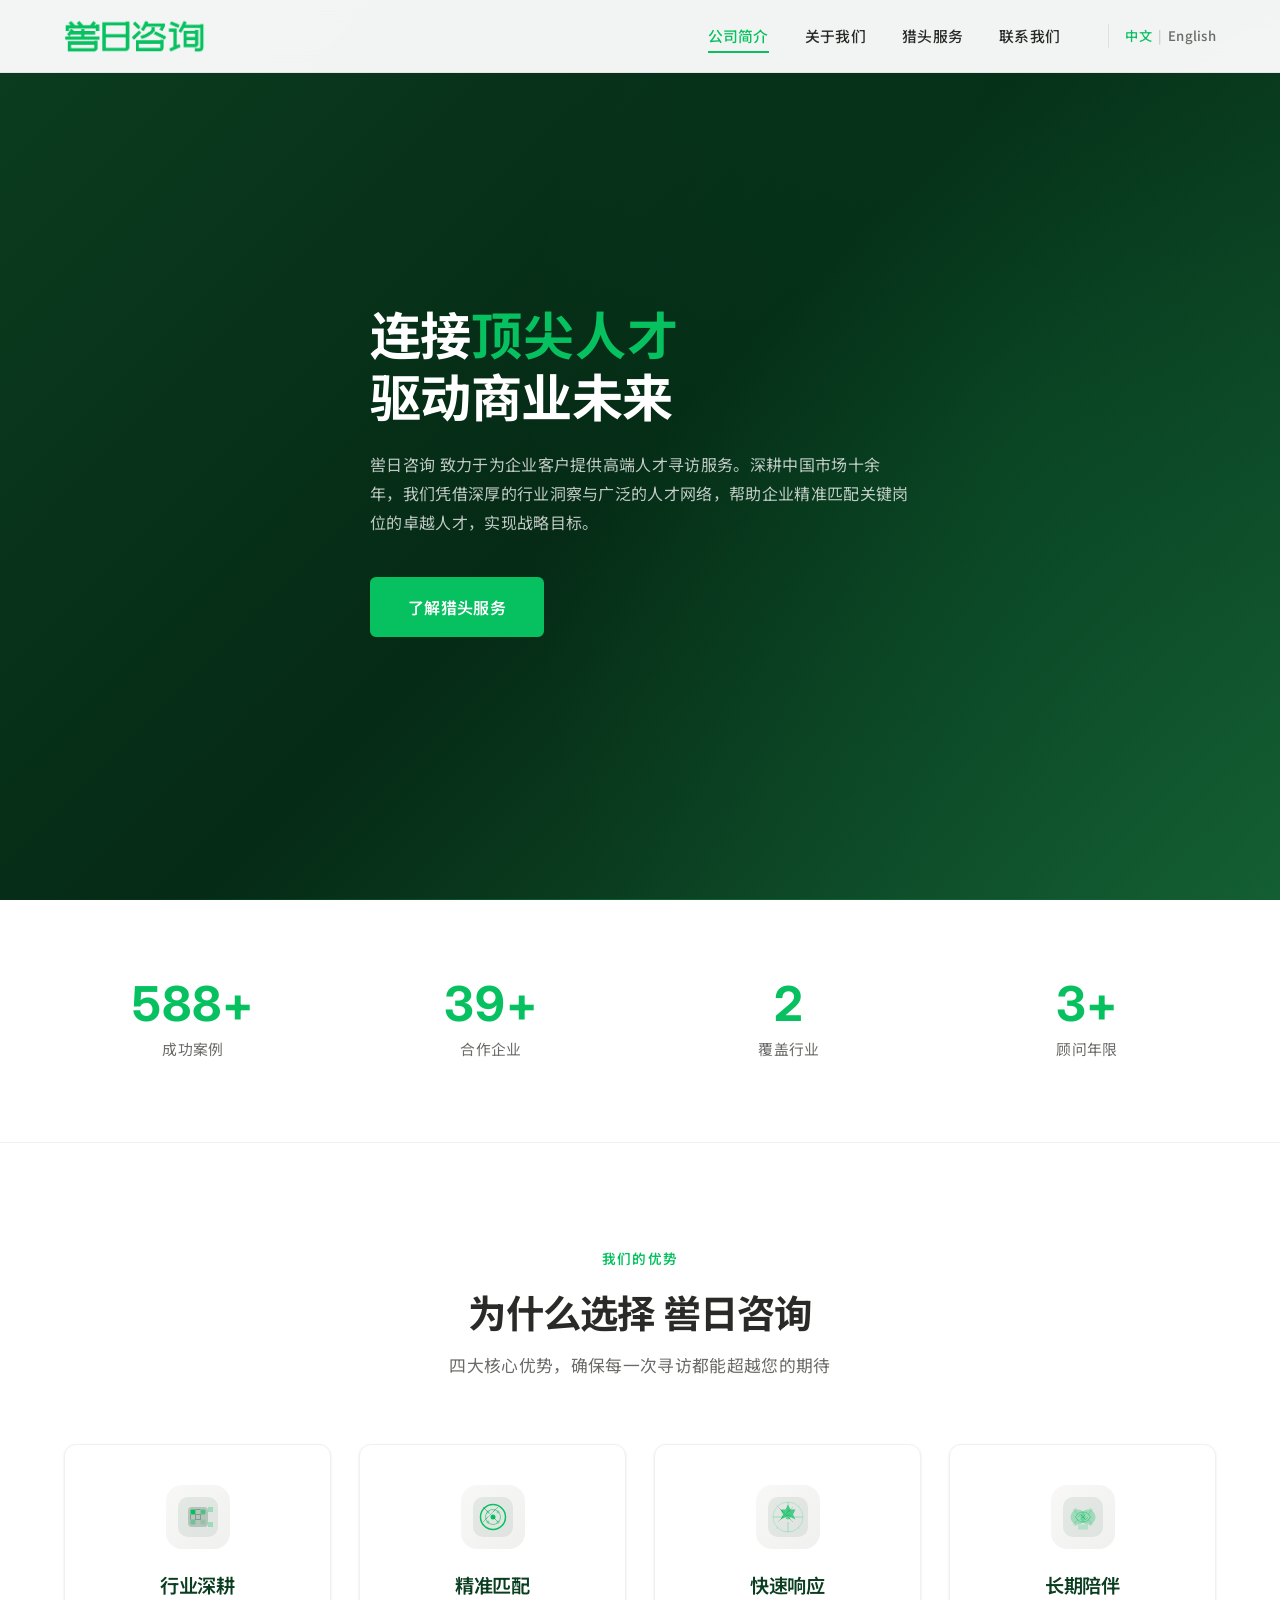
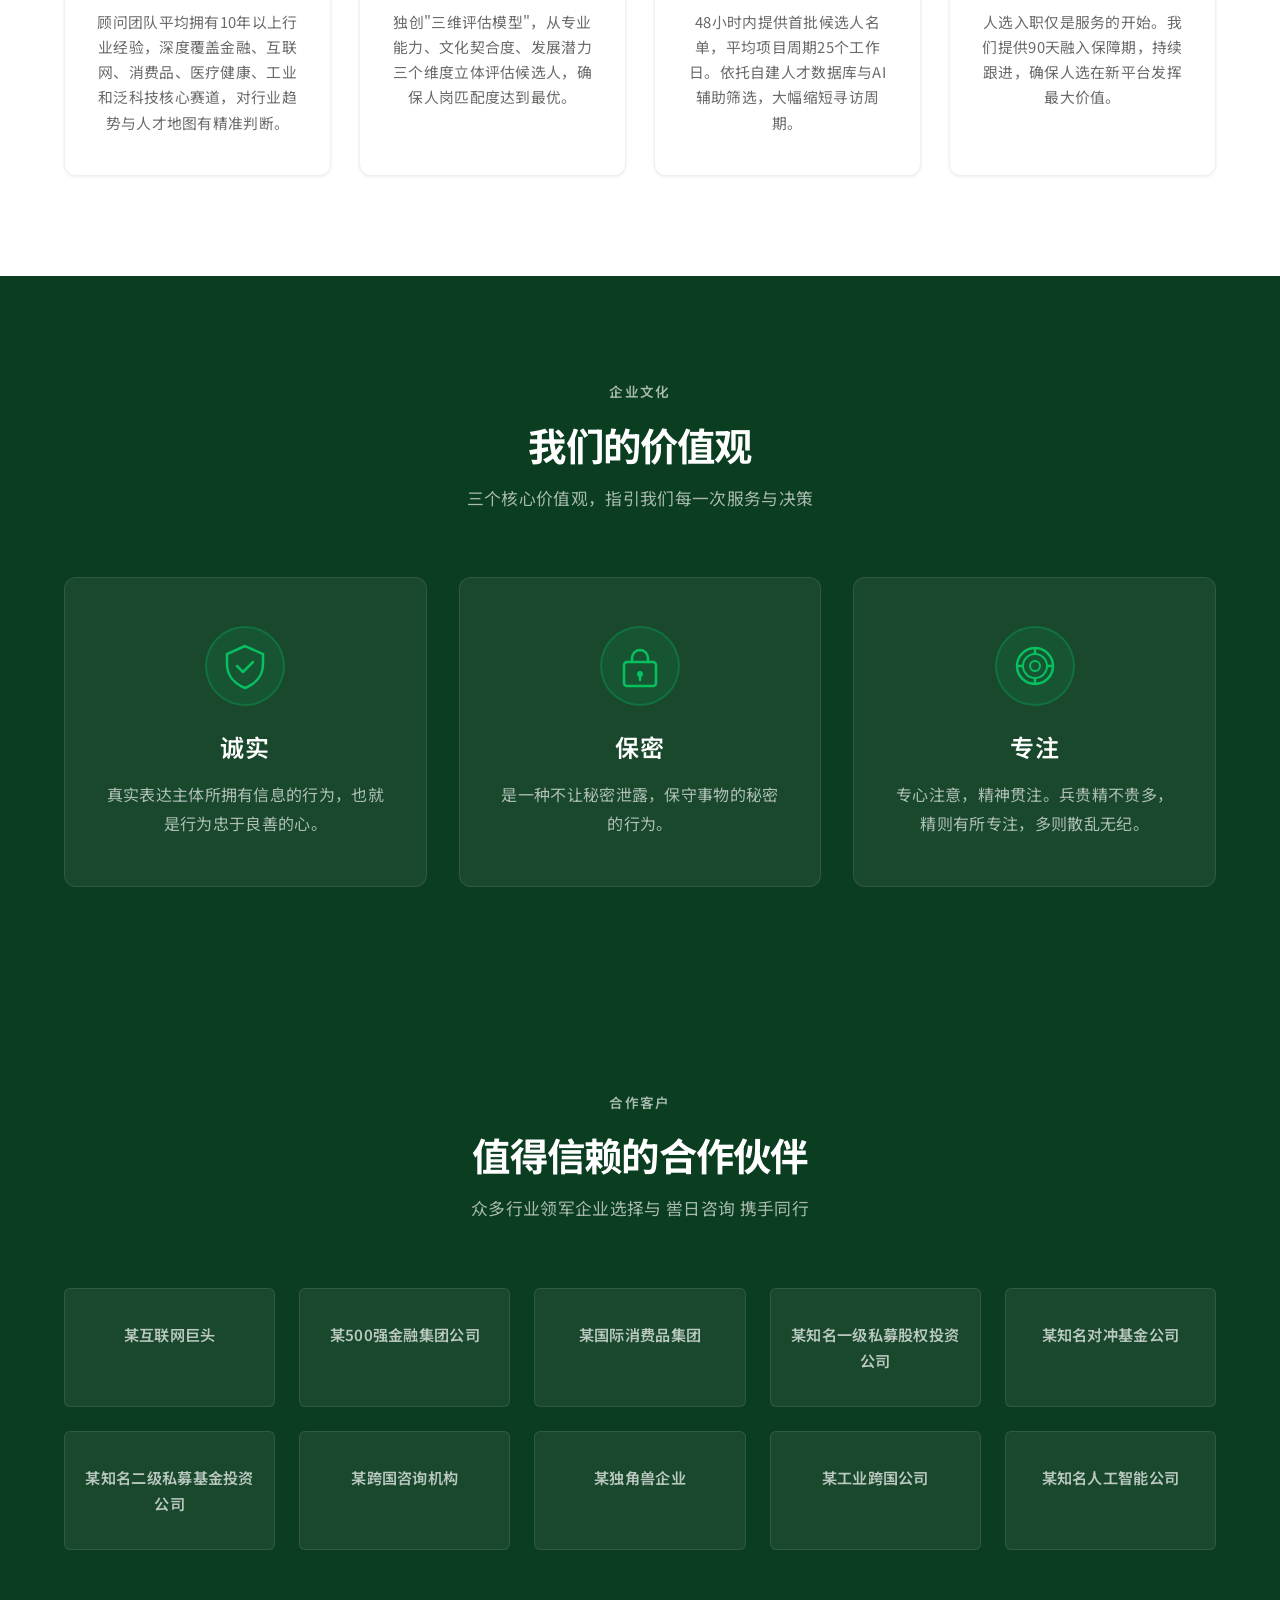
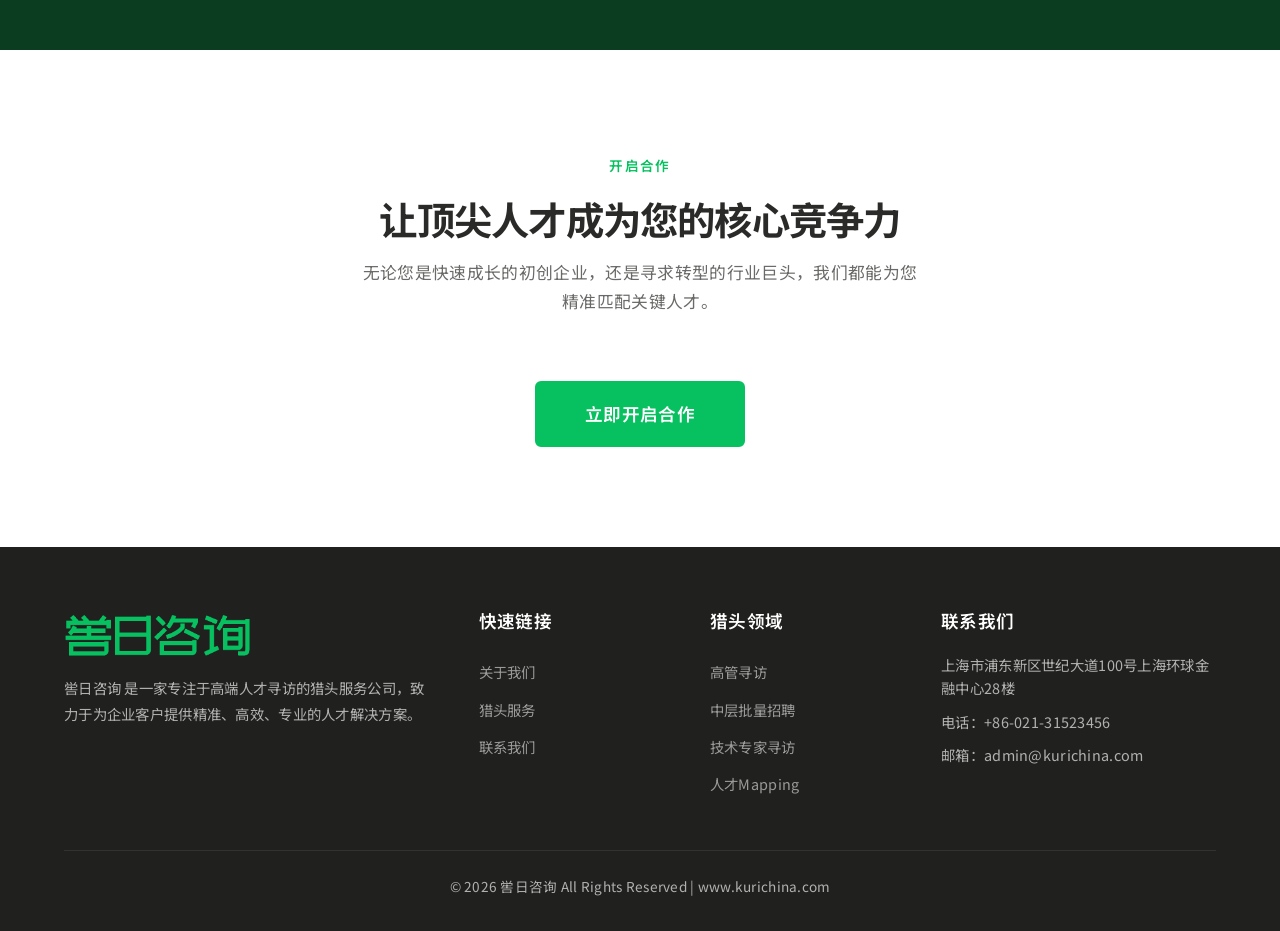
==== index.html @ 3e87ffc2 "Initial commit: Kurichina website files" ====
﻿<!DOCTYPE html>
<html lang="zh-CN">
<head>
  <meta charset="UTF-8">
  <meta name="viewport" content="width=device-width, initial-scale=1.0">
  <meta name="description" content="喾日咨询 - 高端猎头服务公司，专注为企业寻访顶尖人才。连接顶尖人才，驱动商业未来。">
  <title>喾日咨询 | 高端猎头服务</title>
  <link rel="stylesheet" href="css/style.css">
</head>
<body>

<!-- Navbar -->
<nav class="navbar">
  <div class="container">
    <a href="index.html" class="logo"><img src="images/logo.png" alt="喾日咨询" class="logo-img"></a>
    <button class="hamburger" aria-label="菜单">
      <span></span><span></span><span></span>
    </button>
    <div class="nav-links">
      <a href="index.html" class="active">公司简介</a>
      <a href="about.html">关于我们</a>
      <a href="services.html">猎头服务</a>
      <a href="contact.html">联系我们</a>
      <span class="lang-switch">
        <a href="index.html" class="active">中文</a>
        <span class="lang-divider">|</span>
        <a href="index-en.html">English</a>
      </span>
    </div>
  </div>
</nav>

<!-- Hero Section -->
<section class="hero">
  <div class="container">
    <div class="hero-content">
      <h1>连接<span>顶尖人才</span><br>驱动商业未来</h1>
      <p class="hero-desc">
        喾日咨询 致力于为企业客户提供高端人才寻访服务。深耕中国市场十余年，我们凭借深厚的行业洞察与广泛的人才网络，帮助企业精准匹配关键岗位的卓越人才，实现战略目标。
      </p>
      <div class="hero-buttons">
        <a href="services.html" class="btn btn-primary">了解猎头服务</a>
      </div>
    </div>
  </div>
</section>

<!-- Stats Section -->
<section class="stats">
  <div class="container">
    <div class="stat-item fade-in">
      <div class="stat-number" data-target="1500" data-suffix="+">0</div>
      <div class="stat-label">成功案例</div>
    </div>
    <div class="stat-item fade-in">
      <div class="stat-number" data-target="100" data-suffix="+">0</div>
      <div class="stat-label">合作企业</div>
    </div>
    <div class="stat-item fade-in">
      <div class="stat-number" data-target="6" data-suffix="">0</div>
      <div class="stat-label">覆盖行业</div>
    </div>
    <div class="stat-item fade-in">
      <div class="stat-number" data-target="10" data-suffix="+">0</div>
      <div class="stat-label">顾问年限</div>
    </div>
    </div>
</section>

<!-- Service Advantages -->
<section class="section">
  <div class="container">
    <div class="section-header fade-in">
      <p class="section-tag">我们的优势</p>
      <h2>为什么选择 喾日咨询</h2>
      <p>四大核心优势，确保每一次寻访都能超越您的期待</p>
    </div>
    <div class="cards-grid">
      <div class="card fade-in">
        <div class="card-icon"><img src="images/advantages/industry-expertise.svg" alt="行业深耕"></div><h3>行业深耕</h3>
        <p>顾问团队平均拥有10年以上行业经验，深度覆盖金融、互联网、消费品、医疗健康、工业和泛科技核心赛道，对行业趋势与人才地图有精准判断。</p>
      </div>
      <div class="card fade-in">
        <div class="card-icon"><img src="images/advantages/precision-matching.svg" alt="精准匹配"></div><h3>精准匹配</h3>
        <p>独创"三维评估模型"，从专业能力、文化契合度、发展潜力三个维度立体评估候选人，确保人岗匹配度达到最优。</p>
      </div>
      <div class="card fade-in">
        <div class="card-icon"><img src="images/advantages/rapid-response.svg" alt="快速响应"></div>
        <h3>快速响应</h3>
        <p>48小时内提供首批候选人名单，平均项目周期25个工作日。依托自建人才数据库与AI辅助筛选，大幅缩短寻访周期。</p>
      </div>
      <div class="card fade-in">
        <div class="card-icon"><img src="images/advantages/long-term-partnership.svg" alt="长期陪伴"></div>
        <h3>长期陪伴</h3>
        <p>人选入职仅是服务的开始。我们提供90天融入保障期，持续跟进，确保人选在新平台发挥最大价值。</p>
      </div>
    </div>
  </div>
</section>

<!-- Culture Section -->
<section class="section section-dark">
  <div class="container">
    <div class="section-header fade-in">
      <p class="section-tag">企业文化</p>
      <h2>我们的价值观</h2>
      <p>三个核心价值观，指引我们每一次服务与决策</p>
    </div>
    <div class="culture-grid">
      <div class="culture-card fade-in">
        <div class="culture-icon">
          <svg width="48" height="48" viewBox="0 0 48 48" fill="none" xmlns="http://www.w3.org/2000/svg">
            <path d="M24 4L6 12V22C6 34 14 42 24 46C34 42 42 34 42 22V12L24 4Z" stroke="#07C160" stroke-width="2.5" fill="none"/>
            <path d="M16 24L22 30L32 20" stroke="#07C160" stroke-width="2.5" stroke-linecap="round" stroke-linejoin="round"/>
          </svg>
        </div>
        <h3>诚实</h3>
        <p>真实表达主体所拥有信息的行为，也就是行为忠于良善的心。</p>
      </div>
      <div class="culture-card fade-in">
        <div class="culture-icon">
          <svg width="48" height="48" viewBox="0 0 48 48" fill="none" xmlns="http://www.w3.org/2000/svg">
            <rect x="8" y="20" width="32" height="24" rx="3" stroke="#07C160" stroke-width="2.5" fill="none"/>
            <path d="M16 20V16C16 11.58 19.58 8 24 8C28.42 8 32 11.58 32 16V20" stroke="#07C160" stroke-width="2.5" stroke-linecap="round"/>
            <circle cx="24" cy="32" r="3" fill="#07C160"/>
            <path d="M24 34V38" stroke="#07C160" stroke-width="2.5" stroke-linecap="round"/>
          </svg>
        </div>
        <h3>保密</h3>
        <p>是一种不让秘密泄露，保守事物的秘密的行为。</p>
      </div>
      <div class="culture-card fade-in">
        <div class="culture-icon">
          <svg width="48" height="48" viewBox="0 0 48 48" fill="none" xmlns="http://www.w3.org/2000/svg">
            <circle cx="24" cy="24" r="18" stroke="#07C160" stroke-width="2.5" fill="none"/>
            <circle cx="24" cy="24" r="12" stroke="#07C160" stroke-width="2" fill="none"/>
            <circle cx="24" cy="24" r="5" stroke="#07C160" stroke-width="2" fill="none"/>
            <line x1="24" y1="6" x2="24" y2="12" stroke="#07C160" stroke-width="2.5"/>
            <line x1="24" y1="36" x2="24" y2="42" stroke="#07C160" stroke-width="2.5"/>
            <line x1="6" y1="24" x2="12" y2="24" stroke="#07C160" stroke-width="2.5"/>
            <line x1="36" y1="24" x2="42" y2="24" stroke="#07C160" stroke-width="2.5"/>
          </svg>
        </div>
        <h3>专注</h3>
        <p>专心注意，精神贯注。兵贵精不贵多，精则有所专注，多则散乱无纪。</p>
      </div>
    </div>
  </div>
</section>

<!-- Clients Section -->
<section class="section section-dark">
  <div class="container">
    <div class="section-header fade-in">
      <p class="section-tag">合作客户</p>
      <h2>值得信赖的合作伙伴</h2>
      <p>众多行业领军企业选择与 喾日咨询 携手同行</p>
    </div>
    <div class="clients-grid">
      <div class="client-item fade-in">某互联网巨头</div>
      <div class="client-item fade-in">某500强金融集团公司</div>
      <div class="client-item fade-in">某国际消费品集团</div>
      <div class="client-item fade-in">某知名一级私募股权投资公司</div>
      <div class="client-item fade-in">某知名对冲基金公司</div>
      <div class="client-item fade-in">某知名二级私募基金投资公司</div>
      <div class="client-item fade-in">某跨国咨询机构</div>
      <div class="client-item fade-in">某独角兽企业</div>
      <div class="client-item fade-in">某工业跨国公司</div>
      <div class="client-item fade-in">某知名人工智能公司</div>
    </div>
  </div>
</section>

<!-- CTA Section -->
<section class="section">
  <div class="container" style="text-align:center;">
    <div class="section-header fade-in">
      <p class="section-tag">开启合作</p>
      <h2>让顶尖人才成为您的核心竞争力</h2>
      <p>无论您是快速成长的初创企业，还是寻求转型的行业巨头，我们都能为您精准匹配关键人才。</p>
    </div>
    <a href="contact.html" class="btn btn-primary fade-in" style="font-size:1.1rem; padding:16px 48px;">立即开启合作</a>
  </div>
</section>

<!-- Footer -->
<footer class="footer">
  <div class="container">
    <div class="footer-grid">
      <div class="footer-about">
        <div class="logo"><img src="images/logo.png" alt="喾日咨询" class="logo-img"></div>
        <p>喾日咨询 是一家专注于高端人才寻访的猎头服务公司，致力于为企业客户提供精准、高效、专业的人才解决方案。</p>
      </div>
      <div class="footer-links">
        <h4>快速链接</h4>
        <a href="about.html">关于我们</a>
        <a href="services.html">猎头服务</a>
        <a href="contact.html">联系我们</a>
      </div>
      <div class="footer-links">
        <h4>猎头领域</h4>
        <a href="services.html">高管寻访</a>
        <a href="services.html">中层批量招聘</a>
        <a href="services.html">技术专家寻访</a>
        <a href="services.html">人才Mapping</a>
      </div>
      <div class="footer-contact">
        <h4>联系我们</h4>
        <p>上海市浦东新区世纪大道100号上海环球金融中心28楼</p>
        <p>电话：+86-021-31523456</p>
        <p>邮箱：admin@kurichina.com</p>
      </div>
    </div>
    <div class="footer-bottom">
      <p>&copy; 2026 喾日咨询 All Rights Reserved | www.kurichina.com</p>
    </div>
  </div>
</footer>

<script src="js/main.js"></script>
</body>
</html>
---- css/style.css ----
/* ========================================
   Kuri China - 高端猎头服务网站样式
   ======================================== */

/* === Google Fonts === */
@import url('https://fonts.googleapis.com/css2?family=Inter:wght@300;400;500;600;700;800&family=Noto+Sans+SC:wght@300;400;500;700&display=swap');

/* === CSS Variables === */
:root {
  --primary: #0b3d20;
  --primary-light: #145c32;
  --accent: #07C160;
  --accent-dark: #059A4E;
  --accent-light: #b7ebce;
  --white: #ffffff;
  --off-white: #f8f8f7;
  --gray-100: #f0f0ef;
  --gray-200: #e0e0de;
  --gray-300: #c0c0be;
  --gray-400: #90908e;
  --gray-500: #60605e;
  --gray-600: #40403e;
  --gray-700: #30302e;
  --gray-800: #20201e;
  --text: #2a2a28;
  --text-light: #6a6a68;
  --font-heading: 'Inter', -apple-system, BlinkMacSystemFont, 'Segoe UI', 'PingFang SC', 'Microsoft YaHei', 'Noto Sans SC', sans-serif;
  --font-body: 'Inter', -apple-system, BlinkMacSystemFont, 'Segoe UI', 'PingFang SC', 'Microsoft YaHei', 'Noto Sans SC', sans-serif;
  --shadow-sm: 0 1px 3px rgba(0,0,0,0.08);
  --shadow-md: 0 4px 16px rgba(0,0,0,0.1);
  --shadow-lg: 0 8px 32px rgba(0,0,0,0.12);
  --radius: 6px;
  --radius-lg: 12px;
  --transition: 0.3s ease;
  --max-width: 1200px;
}

/* === Reset & Base === */
*, *::before, *::after { box-sizing: border-box; margin: 0; padding: 0; }

html { scroll-behavior: smooth; font-size: 16px; }

body {
  font-family: var(--font-body);
  color: var(--text);
  background: var(--white);
  line-height: 1.75;
  -webkit-font-smoothing: antialiased;
  -moz-osx-font-smoothing: grayscale;
  text-rendering: optimizeLegibility;
  font-weight: 400;
  letter-spacing: -0.01em;
}

h1, h2, h3, h4 {
  font-family: var(--font-heading);
  font-weight: 600;
  line-height: 1.25;
  letter-spacing: -0.02em;
}

/* Chinese text rendering */
:lang(zh), :lang(zh-CN), [lang="zh-CN"] {
  font-family: 'Noto Sans SC', 'PingFang SC', 'Microsoft YaHei', sans-serif;
  letter-spacing: 0.02em;
  -webkit-font-smoothing: antialiased;
}

a { text-decoration: none; color: inherit; }
ul { list-style: none; }
img { max-width: 100%; display: block; }

.container {
  max-width: var(--max-width);
  margin: 0 auto;
  padding: 0 24px;
}

/* === Buttons === */
.btn {
  display: inline-block;
  padding: 14px 36px;
  font-size: 1rem;
  font-weight: 600;
  border-radius: var(--radius);
  cursor: pointer;
  transition: all var(--transition);
  border: 2px solid transparent;
  text-align: center;
  letter-spacing: 0.02em;
}

.btn-primary {
  background: var(--accent);
  color: var(--white);
  border-color: var(--accent);
}

.btn-primary:hover {
  background: var(--accent-dark);
  border-color: var(--accent-dark);
  transform: translateY(-1px);
  box-shadow: var(--shadow-md);
}

.btn-outline {
  background: transparent;
  color: var(--white);
  border-color: var(--white);
}

.btn-outline:hover {
  background: var(--white);
  color: var(--primary);
}

.btn-outline-dark {
  background: transparent;
  color: var(--primary);
  border-color: var(--primary);
}

.btn-outline-dark:hover {
  background: var(--primary);
  color: var(--white);
}

.btn-sm {
  padding: 8px 20px;
  font-size: 0.875rem;
}

/* === Navbar === */
.navbar {
  position: fixed;
  top: 0;
  left: 0;
  width: 100%;
  z-index: 1000;
  background: rgba(255, 255, 255, 0.95);
  backdrop-filter: blur(10px);
  transition: all var(--transition);
  border-bottom: 1px solid rgba(0,0,0,0.06);
}

.logo-img {
  height: 36px;
  width: auto;
  vertical-align: middle;
  transition: all 0.3s ease;
  filter: none;
  object-fit: contain;
}

.navbar .logo-img {
  height: 36px;
}

.footer .logo-img {
  height: 48px;
  margin-bottom: 10px;
}

.navbar.scrolled {
  box-shadow: var(--shadow-md);
  border-bottom-color: rgba(0,0,0,0.1);
}

.navbar .container {
  display: flex;
  align-items: center;
  justify-content: space-between;
  height: 72px;
}

.navbar .logo {
  font-family: var(--font-heading);
  font-size: 1.5rem;
  font-weight: 700;
  color: var(--primary);
  letter-spacing: 0.04em;
}

.navbar .logo span {
  color: var(--accent);
}

.nav-links {
  display: flex;
  align-items: center;
  gap: 36px;
}

.nav-links a {
  color: var(--text);
  font-size: 0.925rem;
  font-weight: 500;
  position: relative;
  transition: color var(--transition);
}

.nav-links a:hover,
.nav-links a.active {
  color: var(--accent);
}

.nav-links a::after {
  content: '';
  position: absolute;
  bottom: -4px;
  left: 0;
  width: 0;
  height: 2px;
  background: var(--accent);
  transition: width var(--transition);
}

.nav-links a:hover::after,
.nav-links a.active::after {
  width: 100%;
}

/* === Language Switch === */
.lang-switch {
  margin-left: 12px;
  padding-left: 16px;
  border-left: 1px solid var(--gray-200);
  display: flex;
  align-items: center;
  gap: 6px;
}

.lang-switch a {
  font-size: 0.825rem !important;
  color: var(--text-light) !important;
  transition: color var(--transition);
}

.lang-switch a:hover,
.lang-switch a.active {
  color: var(--accent) !important;
}

.lang-switch a::after {
  display: none !important;
}

.lang-divider {
  color: var(--gray-300);
  font-size: 0.825rem;
  user-select: none;
}

.hamburger {
  display: none;
  flex-direction: column;
  gap: 5px;
  cursor: pointer;
  background: none;
  border: none;
  padding: 4px;
}

.hamburger span {
  display: block;
  width: 24px;
  height: 2px;
  background: var(--primary);
  transition: all var(--transition);
}

/* === Hero Section === */
.hero {
  min-height: 100vh;
  background: linear-gradient(135deg, var(--primary) 0%, #052a15 50%, var(--primary-light) 100%);
  display: flex;
  align-items: center;
  position: relative;
  overflow: hidden;
}

.hero::before {
  content: '';
  position: absolute;
  top: -50%;
  right: -20%;
  width: 80%;
  height: 200%;
  background: radial-gradient(ellipse, rgba(7,193,96,0.08) 0%, transparent 70%);
  pointer-events: none;
}

.hero::after {
  content: '';
  position: absolute;
  bottom: 0;
  left: 0;
  width: 100%;
  height: 1px;
  background: linear-gradient(90deg, transparent, rgba(7,193,96,0.3), transparent);
}

.hero-content {
  position: relative;
  z-index: 1;
  max-width: 720px;
  padding: 120px 0 80px;
}

.hero-content .subtitle {
  display: inline-block;
  color: var(--accent);
  font-size: 0.9rem;
  font-weight: 600;
  letter-spacing: 0.1em;
  text-transform: uppercase;
  margin-bottom: 24px;
  padding: 6px 16px;
  border: 1px solid rgba(7,193,96,0.3);
  border-radius: 20px;
}

.hero-content h1 {
  font-size: 2.8rem;
  color: var(--white);
  margin-bottom: 24px;
  letter-spacing: -0.01em;
  font-weight: 700;
  line-height: 1.2;
}

@media (min-width: 768px) {
  .hero-content h1 {
    font-size: 3.2rem;
  }
}

.hero-content h1 span {
  color: var(--accent);
}

.hero-content .hero-desc {
  font-size: 1rem;
  color: rgba(255,255,255,0.75);
  margin-bottom: 40px;
  line-height: 1.8;
  max-width: 540px;
}

.hero-buttons {
  display: flex;
  gap: 16px;
  flex-wrap: wrap;
}

/* === Stats Section === */
.stats {
  background: var(--white);
  padding: 80px 0;
  border-bottom: 1px solid var(--gray-100);
}

.stats .container {
  display: grid;
  grid-template-columns: repeat(4, 1fr);
  gap: 40px;
  text-align: center;
}

.stat-item .stat-number {
  font-family: var(--font-heading);
  font-size: 3rem;
  font-weight: 700;
  color: var(--accent);
  line-height: 1;
}

.stat-item .stat-label {
  font-size: 0.925rem;
  color: var(--text-light);
  margin-top: 8px;
}

/* === Section Common === */
.section {
  padding: 100px 0;
}

.section-dark {
  background: var(--primary);
  color: var(--white);
}

.section-gray {
  background: var(--off-white);
}

.section-header {
  text-align: center;
  margin-bottom: 64px;
}

.section-header .section-tag {
  display: inline-block;
  color: var(--accent);
  font-size: 0.85rem;
  font-weight: 600;
  letter-spacing: 0.1em;
  text-transform: uppercase;
  margin-bottom: 16px;
}

.section-header h2 {
  font-size: 2rem;
  margin-bottom: 16px;
  font-weight: 700;
  letter-spacing: -0.02em;
}

@media (min-width: 768px) {
  .section-header h2 {
    font-size: 2.4rem;
  }
}

.section-header p {
  color: var(--text-light);
  font-size: 1.05rem;
  max-width: 560px;
  margin: 0 auto;
}

.section-dark .section-header h2 { color: var(--white); }
.section-dark .section-header p { color: rgba(255,255,255,0.65); }

/* === Service Cards === */
.cards-grid {
  display: grid;
  grid-template-columns: repeat(4, 1fr);
  gap: 28px;
}

.card {
  background: var(--white);
  border-radius: var(--radius-lg);
  padding: 40px 32px;
  box-shadow: var(--shadow-sm);
  border: 1px solid var(--gray-100);
  transition: all var(--transition);
  text-align: center;
}

.card:hover {
  transform: translateY(-4px);
  box-shadow: var(--shadow-lg);
  border-color: var(--accent-light);
}

.card-icon {
  width: 64px;
  height: 64px;
  margin: 0 auto 24px;
  background: linear-gradient(135deg, var(--off-white), var(--gray-100));
  border-radius: 16px;
  display: flex;
  align-items: center;
  justify-content: center;
  font-size: 1.75rem;
  overflow: hidden;
}

.card-icon img {
  width: 100%;
  height: 100%;
  object-fit: contain;
  padding: 12px;
}

.card h3 {
  font-size: 1.2rem;
  margin-bottom: 12px;
  color: var(--primary);
  font-weight: 600;
  letter-spacing: -0.01em;
}

.card p {
  font-size: 0.925rem;
  color: var(--text-light);
  line-height: 1.7;
}

/* === Clients Section === */
.clients-grid {
  display: grid;
  grid-template-columns: repeat(5, 1fr);
  gap: 24px;
}

.client-item {
  background: rgba(255,255,255,0.06);
  border: 1px solid rgba(255,255,255,0.1);
  border-radius: var(--radius);
  padding: 32px 20px;
  text-align: center;
  color: rgba(255,255,255,0.7);
  font-weight: 600;
  font-size: 0.95rem;
  transition: all var(--transition);
}

.client-item:hover {
  background: rgba(7,193,96,0.1);
  border-color: var(--accent);
  color: var(--accent);
}

/* === Culture Section === */
.culture-grid {
  display: grid;
  grid-template-columns: repeat(3, 1fr);
  gap: 32px;
}

.culture-card {
  background: rgba(255,255,255,0.06);
  border: 1px solid rgba(255,255,255,0.1);
  border-radius: var(--radius-lg);
  padding: 48px 36px;
  text-align: center;
  transition: all var(--transition);
}

.culture-card:hover {
  background: rgba(7,193,96,0.08);
  border-color: var(--accent);
  transform: translateY(-6px);
  box-shadow: 0 16px 48px rgba(0,0,0,0.35);
}

.culture-icon {
  width: 80px;
  height: 80px;
  margin: 0 auto 28px;
  background: rgba(7,193,96,0.1);
  border: 2px solid rgba(7,193,96,0.25);
  border-radius: 50%;
  display: flex;
  align-items: center;
  justify-content: center;
}

.culture-card h3 {
  font-size: 1.5rem;
  color: var(--white);
  margin-bottom: 16px;
  font-family: var(--font-heading);
  letter-spacing: 0.04em;
}

.culture-card p {
  font-size: 1rem;
  color: rgba(255,255,255,0.65);
  line-height: 1.8;
}

/* === Footer === */
.footer {
  background: var(--gray-800);
  color: rgba(255,255,255,0.65);
  padding: 64px 0 32px;
}

.footer-grid {
  display: grid;
  grid-template-columns: 2fr 1fr 1fr 1.5fr;
  gap: 48px;
  margin-bottom: 48px;
}

.footer h4 {
  color: var(--white);
  font-size: 1.1rem;
  margin-bottom: 20px;
  font-family: var(--font-body);
  font-weight: 600;
}

.footer-about .logo {
  font-family: var(--font-heading);
  font-size: 1.4rem;
  font-weight: 700;
  color: var(--white);
  margin-bottom: 16px;
}

.footer-about .logo span { color: var(--accent); }

.footer-about p {
  font-size: 0.9rem;
  line-height: 1.8;
}

.footer-links a {
  display: block;
  font-size: 0.9rem;
  color: rgba(255,255,255,0.55);
  padding: 6px 0;
  transition: color var(--transition);
}

.footer-links a:hover {
  color: var(--accent);
}

.footer-contact p {
  font-size: 0.9rem;
  margin-bottom: 10px;
  line-height: 1.6;
}

.footer-bottom {
  border-top: 1px solid rgba(255,255,255,0.08);
  padding-top: 24px;
  text-align: center;
  font-size: 0.85rem;
}

/* ========================================
   About Page
   ======================================== */
.page-hero {
  background: linear-gradient(135deg, var(--primary), var(--primary-light));
  padding: 160px 0 80px;
  text-align: center;
  position: relative;
}

.page-hero h1 {
  font-size: 2.2rem;
  color: var(--white);
  font-weight: 600;
  letter-spacing: -0.01em;
}

@media (min-width: 768px) {
  .page-hero h1 {
    font-size: 2.6rem;
  }
}

.page-hero .breadcrumb {
  color: rgba(255,255,255,0.55);
  font-size: 0.9rem;
  margin-top: 12px;
}

.page-hero .breadcrumb a { color: var(--accent); }

/* Name Origin */
.name-origin-content {
  max-width: 800px;
  margin: 0 auto;
  padding: 40px;
  background: var(--white);
  border-radius: var(--radius-lg);
  box-shadow: var(--shadow-sm);
  border: 1px solid var(--gray-100);
}

.origin-quote {
  border-left: 4px solid var(--accent);
  padding: 0 0 0 32px;
  margin: 0 0 32px 0;
}

.origin-quote p {
  font-family: var(--font-heading);
  font-size: 1.2rem;
  line-height: 1.8;
  color: var(--primary);
  font-style: italic;
}

.origin-divider {
  height: 1px;
  background: linear-gradient(90deg, transparent, var(--accent-light), transparent);
  margin: 32px 0;
}

.origin-text {
  font-size: 1.05rem;
  line-height: 1.8;
  color: var(--text-light);
  text-align: center;
}

/* Mission & Vision */
.mv-grid {
  display: grid;
  grid-template-columns: repeat(2, 1fr);
  gap: 32px;
}

.mv-card {
  background: var(--white);
  padding: 48px 40px;
  border-radius: var(--radius-lg);
  border-left: 2px solid var(--accent-light);
  box-shadow: var(--shadow-sm);
}

.mv-card h3 {
  font-size: 1.3rem;
  color: var(--primary);
  margin-bottom: 16px;
}

.mv-card p {
  color: var(--text-light);
  line-height: 1.8;
}

/* Team */
.team-grid {
  display: grid;
  grid-template-columns: repeat(4, 1fr);
  gap: 28px;
}

.team-card {
  background: var(--white);
  border-radius: var(--radius-lg);
  overflow: hidden;
  box-shadow: var(--shadow-sm);
  transition: all var(--transition);
}

.team-card:hover {
  transform: translateY(-4px);
  box-shadow: var(--shadow-lg);
}

.team-photo {
  width: 100%;
  height: 260px;
  background: linear-gradient(135deg, var(--primary-light), var(--primary));
  display: flex;
  align-items: center;
  justify-content: center;
  color: rgba(255,255,255,0.5);
  font-size: 3rem;
}

.team-info {
  padding: 24px;
  text-align: center;
}

.team-info h4 {
  font-size: 1.1rem;
  color: var(--primary);
}

.team-info .role {
  color: var(--accent);
  font-size: 0.85rem;
  font-weight: 600;
  margin: 4px 0 12px;
}

.team-info p {
  font-size: 0.85rem;
  color: var(--text-light);
}

/* Timeline */
.timeline {
  position: relative;
  max-width: 800px;
  margin: 0 auto;
}

.timeline::before {
  content: '';
  position: absolute;
  left: 50%;
  top: 0;
  bottom: 0;
  width: 1px;
  background: var(--gray-200);
  transform: translateX(-50%);
}

.timeline-item {
  display: flex;
  align-items: flex-start;
  margin-bottom: 48px;
  position: relative;
}

.timeline-item:nth-child(odd) {
  flex-direction: row;
}

.timeline-item:nth-child(even) {
  flex-direction: row-reverse;
}

.timeline-dot {
  position: absolute;
  left: 50%;
  top: 0;
  width: 16px;
  height: 16px;
  background: var(--accent);
  border-radius: 50%;
  transform: translateX(-50%);
  z-index: 1;
}

.timeline-content {
  width: 45%;
  background: var(--white);
  padding: 24px;
  border-radius: var(--radius);
  box-shadow: var(--shadow-sm);
}

.timeline-content .year {
  color: var(--accent);
  font-weight: 700;
  font-size: 0.9rem;
  margin-bottom: 4px;
}

.timeline-content h4 {
  font-size: 1.1rem;
  margin-bottom: 8px;
}

.timeline-content p {
  font-size: 0.9rem;
  color: var(--text-light);
}

/* Methodology */
.method-grid {
  display: grid;
  grid-template-columns: repeat(3, 1fr);
  gap: 28px;
}

.method-item {
  text-align: center;
  padding: 32px 24px;
}

.method-item .step-num {
  width: 48px;
  height: 48px;
  margin: 0 auto 16px;
  background: var(--accent);
  color: var(--white);
  border-radius: 50%;
  display: flex;
  align-items: center;
  justify-content: center;
  font-weight: 700;
  font-size: 1.2rem;
}

.method-item h4 {
  font-size: 1.05rem;
  color: var(--white);
  margin-bottom: 8px;
}

.method-item p {
  color: rgba(255,255,255,0.6);
  font-size: 0.9rem;
}

/* ========================================
   Services Page
   ======================================== */
.service-detail {
  display: grid;
  grid-template-columns: 1fr 1fr;
  gap: 60px;
  align-items: center;
  margin-bottom: 80px;
}

.service-detail:last-child { margin-bottom: 0; }

.service-detail.reverse {
  direction: rtl;
}

.service-detail.reverse .service-detail-text {
  direction: ltr;
}

.service-detail-text h3 {
  font-size: 1.6rem;
  color: var(--primary);
  margin-bottom: 16px;
}

.service-detail-text p {
  color: var(--text-light);
  margin-bottom: 20px;
  line-height: 1.8;
}

.service-detail-text .features {
  display: flex;
  flex-direction: column;
  gap: 10px;
}

.service-detail-text .features li {
  padding-left: 20px;
  position: relative;
  color: var(--text-light);
  font-size: 0.95rem;
}

.service-detail-text .features li::before {
  content: '';
  position: absolute;
  left: 0;
  top: 10px;
  width: 6px;
  height: 6px;
  background: var(--accent);
  border-radius: 50%;
}

.service-detail-visual {
  background: var(--gray-100);
  border-radius: var(--radius-lg);
  height: 320px;
  display: flex;
  align-items: center;
  justify-content: center;
  overflow: hidden;
  padding: 0;
}

.service-detail-visual img {
  width: 100%;
  height: 100%;
  object-fit: cover;
}

/* Process Steps */
.process-steps {
  display: grid;
  grid-template-columns: repeat(6, 1fr);
  gap: 16px;
}

.process-step {
  text-align: center;
  padding: 24px 12px;
  position: relative;
}

.process-step::after {
  content: '';
  position: absolute;
  top: 40px;
  right: -8px;
  width: 16px;
  height: 1px;
  background: var(--gray-300);
}

.process-step:last-child::after { display: none; }

.process-step .step-circle {
  width: 56px;
  height: 56px;
  margin: 0 auto 16px;
  border-radius: 50%;
  border: 2px solid var(--accent);
  display: flex;
  align-items: center;
  justify-content: center;
  font-weight: 700;
  font-size: 1.2rem;
  color: var(--accent);
  background: var(--white);
  transition: all var(--transition);
}

.process-step:hover .step-circle {
  background: var(--accent);
  color: var(--white);
}

.process-step h4 {
  font-size: 0.95rem;
  margin-bottom: 4px;
}

.process-step p {
  font-size: 0.8rem;
  color: var(--text-light);
}

/* Industries */
.industry-grid {
  display: grid;
  grid-template-columns: repeat(5, 1fr);
  gap: 20px;
}

.industry-item {
  text-align: center;
  padding: 36px 20px;
  background: var(--white);
  border-radius: var(--radius);
  box-shadow: var(--shadow-sm);
  transition: all var(--transition);
}

.industry-item:hover {
  transform: translateY(-2px);
  box-shadow: var(--shadow-md);
}

.industry-item .icon {
  font-size: 2rem;
  margin-bottom: 12px;
}

.industry-item h4 {
  font-size: 1rem;
  color: var(--primary);
}

/* ========================================
   Jobs Page
   ======================================== */
.jobs-search {
  background: var(--white);
  padding: 32px;
  border-radius: var(--radius-lg);
  box-shadow: var(--shadow-sm);
  margin-bottom: 48px;
}

.search-form {
  display: grid;
  grid-template-columns: repeat(3, 1fr) auto;
  gap: 16px;
  align-items: end;
}

.search-form select,
.search-form input {
  padding: 12px 16px;
  border: 1px solid var(--gray-200);
  border-radius: var(--radius);
  font-size: 0.925rem;
  font-family: var(--font-body);
  background: var(--white);
  color: var(--text);
  outline: none;
  transition: border-color var(--transition);
}

.search-form select:focus,
.search-form input:focus {
  border-color: var(--accent);
}

.search-form .btn {
  padding: 12px 32px;
  height: 48px;
}

.jobs-grid {
  display: grid;
  grid-template-columns: 1fr;
  gap: 20px;
}

.job-card {
  background: var(--white);
  padding: 32px;
  border-radius: var(--radius);
  border: 1px solid var(--gray-100);
  display: flex;
  justify-content: space-between;
  align-items: center;
  transition: all var(--transition);
}

.job-card:hover {
  border-color: var(--accent-light);
  box-shadow: var(--shadow-md);
}

.job-card-main h3 {
  font-size: 1.2rem;
  color: var(--primary);
  margin-bottom: 8px;
}

.job-tags {
  display: flex;
  gap: 16px;
  flex-wrap: wrap;
}

.job-tags span {
  font-size: 0.85rem;
  color: var(--text-light);
  display: flex;
  align-items: center;
  gap: 4px;
}

.job-tags .tag-hot {
  background: #e74c3c;
  color: var(--white);
  padding: 2px 8px;
  border-radius: 10px;
  font-size: 0.75rem;
  font-weight: 600;
}

.job-card-right {
  text-align: right;
  flex-shrink: 0;
}

.job-salary {
  font-size: 1.2rem;
  font-weight: 700;
  color: var(--accent);
  margin-bottom: 8px;
}

.job-date {
  font-size: 0.85rem;
  color: var(--text-light);
  margin-bottom: 12px;
}

.pagination {
  display: flex;
  justify-content: center;
  gap: 8px;
  margin-top: 48px;
}

.pagination button {
  width: 40px;
  height: 40px;
  border: 1px solid var(--gray-200);
  background: var(--white);
  border-radius: var(--radius);
  cursor: pointer;
  font-size: 0.9rem;
  transition: all var(--transition);
}

.pagination button.active {
  background: var(--accent);
  color: var(--white);
  border-color: var(--accent);
}

.pagination button:hover:not(.active) {
  border-color: var(--accent);
  color: var(--accent);
}

/* ========================================
   Contact Page
   ======================================== */
.contact-grid {
  display: grid;
  grid-template-columns: 1fr 1fr;
  gap: 60px;
}

.contact-form {
  background: var(--white);
  padding: 40px;
  border-radius: var(--radius-lg);
  box-shadow: var(--shadow-sm);
}

.form-group {
  margin-bottom: 20px;
}

.form-group label {
  display: block;
  font-size: 0.9rem;
  font-weight: 600;
  color: var(--primary);
  margin-bottom: 8px;
}

.form-group input,
.form-group textarea,
.form-group select {
  width: 100%;
  padding: 12px 16px;
  border: 1px solid var(--gray-200);
  border-radius: var(--radius);
  font-size: 0.925rem;
  font-family: var(--font-body);
  outline: none;
  transition: border-color var(--transition);
  resize: vertical;
}

.form-group input:focus,
.form-group textarea:focus,
.form-group select:focus {
  border-color: var(--accent);
}

.form-group textarea {
  min-height: 140px;
}

.form-row {
  display: grid;
  grid-template-columns: 1fr 1fr;
  gap: 16px;
}

.contact-info {
  padding: 40px 0;
}

.contact-info h3 {
  font-size: 1.6rem;
  color: var(--primary);
  margin-bottom: 32px;
}

.info-item {
  display: flex;
  gap: 16px;
  margin-bottom: 28px;
}

.info-item .info-icon {
  width: 48px;
  height: 48px;
  background: var(--off-white);
  border-radius: 12px;
  display: flex;
  align-items: center;
  justify-content: center;
  font-size: 1.2rem;
  flex-shrink: 0;
}

.info-item h4 {
  font-size: 1rem;
  color: var(--primary);
  margin-bottom: 4px;
}

.info-item p {
  color: var(--text-light);
  font-size: 0.9rem;
  line-height: 1.6;
}

.map-placeholder {
  background: var(--gray-100);
  border-radius: var(--radius-lg);
  height: 300px;
  display: flex;
  align-items: center;
  justify-content: center;
  color: var(--gray-400);
  font-size: 1.1rem;
  margin-top: 40px;
}

/* === Animations === */
.fade-in {
  opacity: 0;
  transform: translateY(20px);
  transition: opacity 0.6s ease, transform 0.6s ease;
}

.fade-in.visible {
  opacity: 1;
  transform: translateY(0);
}

/* ========================================
   Responsive
   ======================================== */
@media (max-width: 1024px) {
  .cards-grid { grid-template-columns: repeat(2, 1fr); }
  .team-grid { grid-template-columns: repeat(2, 1fr); }
  .clients-grid { grid-template-columns: repeat(3, 1fr); }
  .process-steps { grid-template-columns: repeat(3, 1fr); }
  .process-step:nth-child(3)::after { display: none; }
  .industry-grid { grid-template-columns: repeat(3, 1fr); }
  .footer-grid { grid-template-columns: 1fr 1fr; }
  .contact-grid { grid-template-columns: 1fr; }
  .service-detail { grid-template-columns: 1fr; gap: 32px; }
  .service-detail.reverse { direction: ltr; }
  .service-detail-visual { height: 220px; }
  .jobs-grid { grid-template-columns: 1fr; }
  .search-form { grid-template-columns: 1fr 1fr; }
  .culture-grid { grid-template-columns: 1fr; gap: 24px; }
  .culture-card { padding: 40px 28px; }
}

@media (max-width: 768px) {
  .hero-content h1 { font-size: 2.2rem; }
  .section-header h2 { font-size: 1.8rem; }
  .page-hero h1 { font-size: 2rem; }

  .nav-links {
    position: fixed;
    top: 72px;
    left: 0;
    width: 100%;
    background: var(--primary);
    flex-direction: column;
    padding: 24px;
    gap: 20px;
    transform: translateY(-150%);
    transition: transform var(--transition);
    box-shadow: var(--shadow-lg);
  }

  .nav-links.open {
    transform: translateY(0);
  }

  .hamburger { display: flex; }

  .stats .container { grid-template-columns: repeat(2, 1fr); gap: 32px; }
  .cards-grid { grid-template-columns: 1fr; }
  .team-grid { grid-template-columns: 1fr; }
  .clients-grid { grid-template-columns: repeat(2, 1fr); }
  .process-steps { grid-template-columns: repeat(2, 1fr); }
  .process-step:nth-child(2)::after { display: none; }
  .industry-grid { grid-template-columns: repeat(2, 1fr); }
  .footer-grid { grid-template-columns: 1fr; gap: 32px; }
  .mv-grid { grid-template-columns: 1fr; }
  .method-grid { grid-template-columns: 1fr; }
  .search-form { grid-template-columns: 1fr; grid-template-rows: auto; }

  .timeline::before { left: 20px; }
  .timeline-item,
  .timeline-item:nth-child(even) { flex-direction: row; }
  .timeline-dot { left: 20px; }
  .timeline-content { width: calc(100% - 48px); margin-left: 48px; }
}

@media (max-width: 480px) {
  .hero-content h1 { font-size: 1.8rem; }
  .section-header h2 { font-size: 1.6rem; }
  .hero-buttons { flex-direction: column; }
  .hero-buttons .btn { text-align: center; }
  .stats .container { grid-template-columns: 1fr 1fr; }
  .clients-grid { grid-template-columns: 1fr; }
  .process-steps { grid-template-columns: 1fr; }
  .process-step::after { display: none; }
  .industry-grid { grid-template-columns: 1fr; }
  .job-card { flex-direction: column; text-align: left; gap: 16px; }
  .job-card-right { text-align: left; }
  .form-row { grid-template-columns: 1fr; }
}
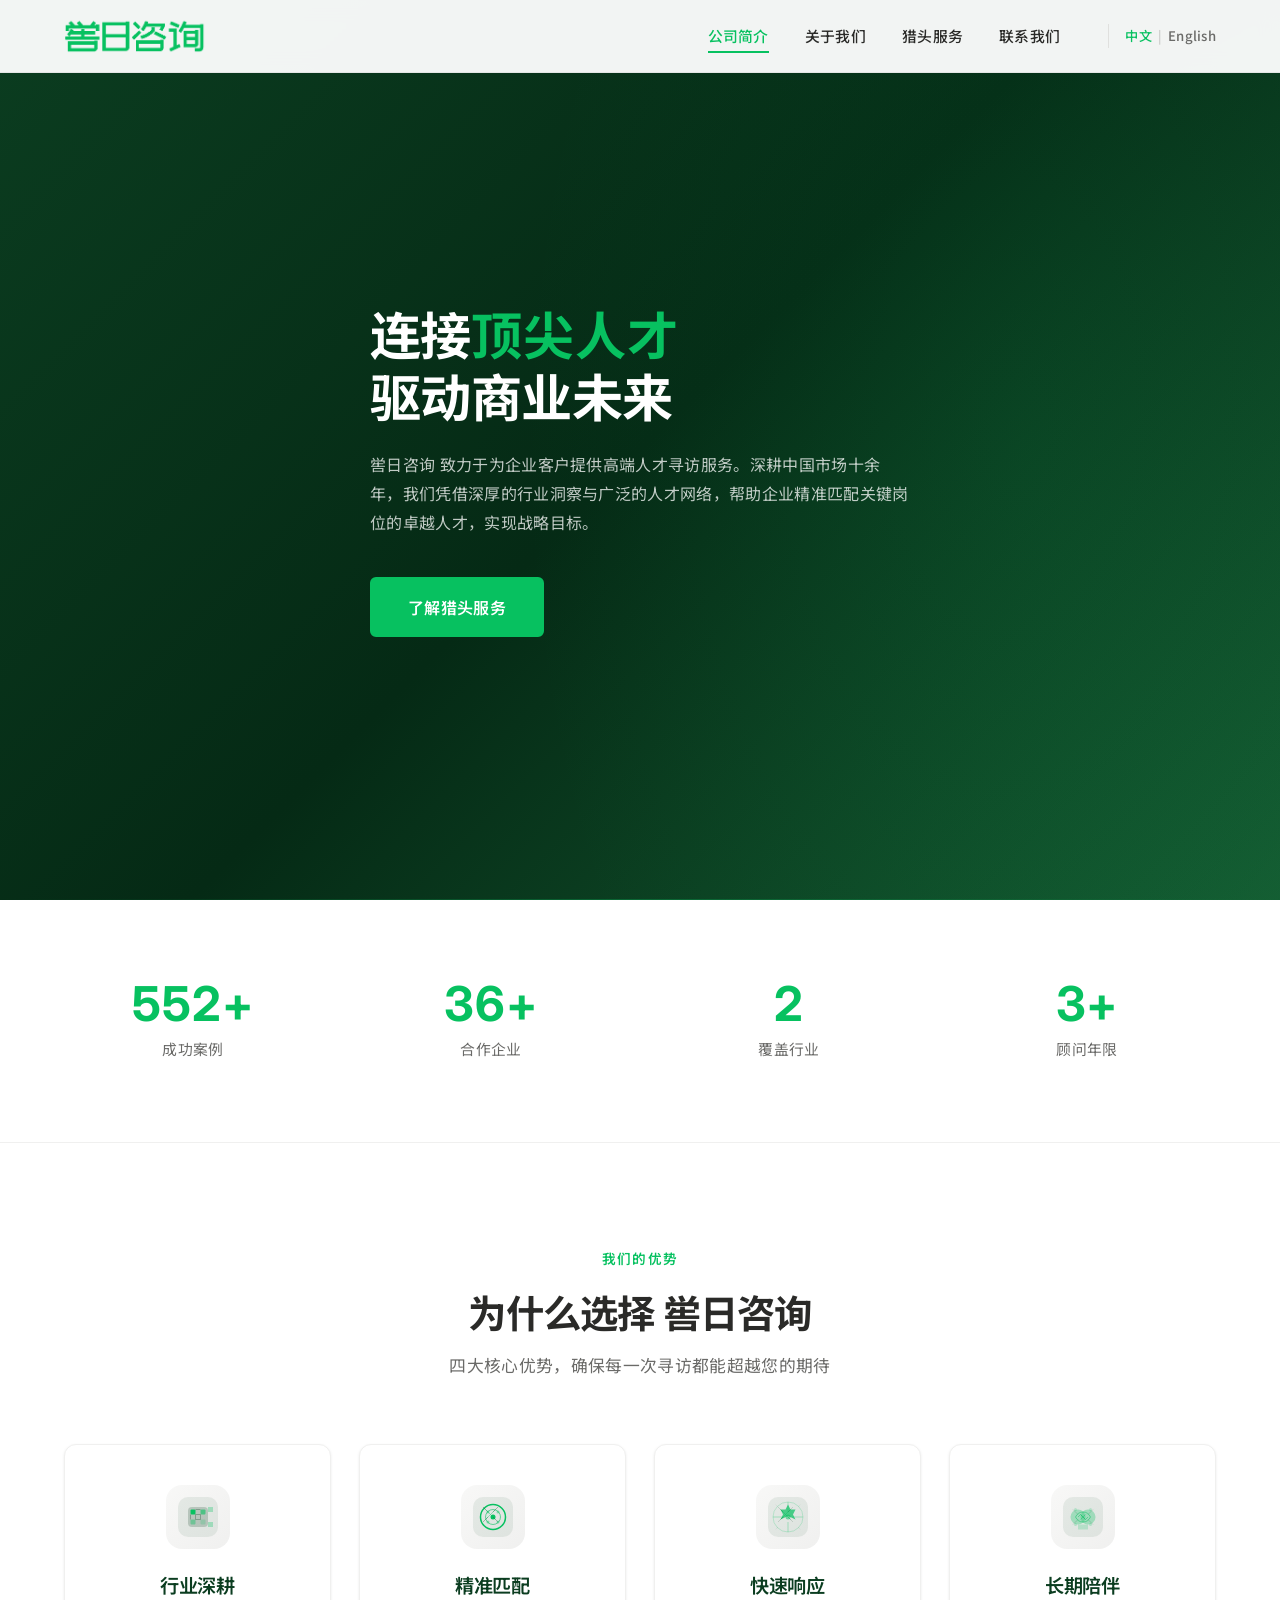
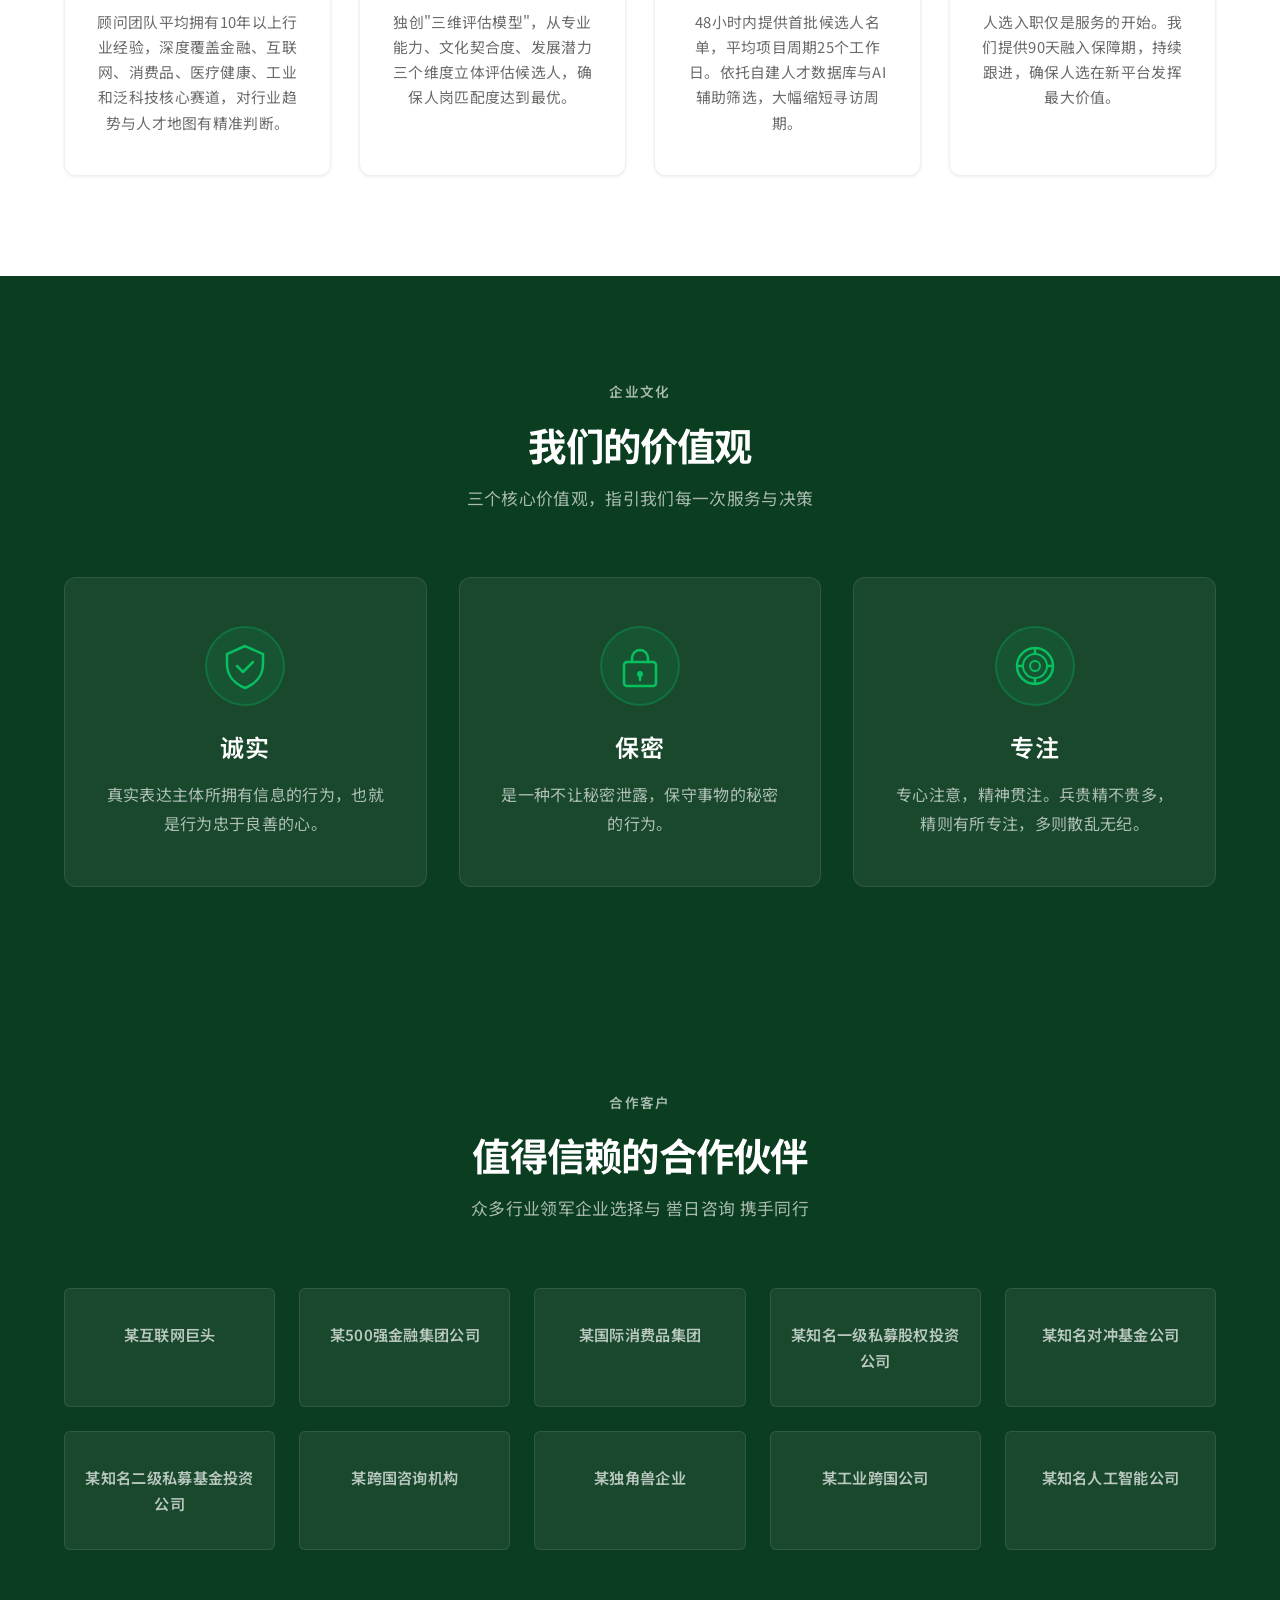
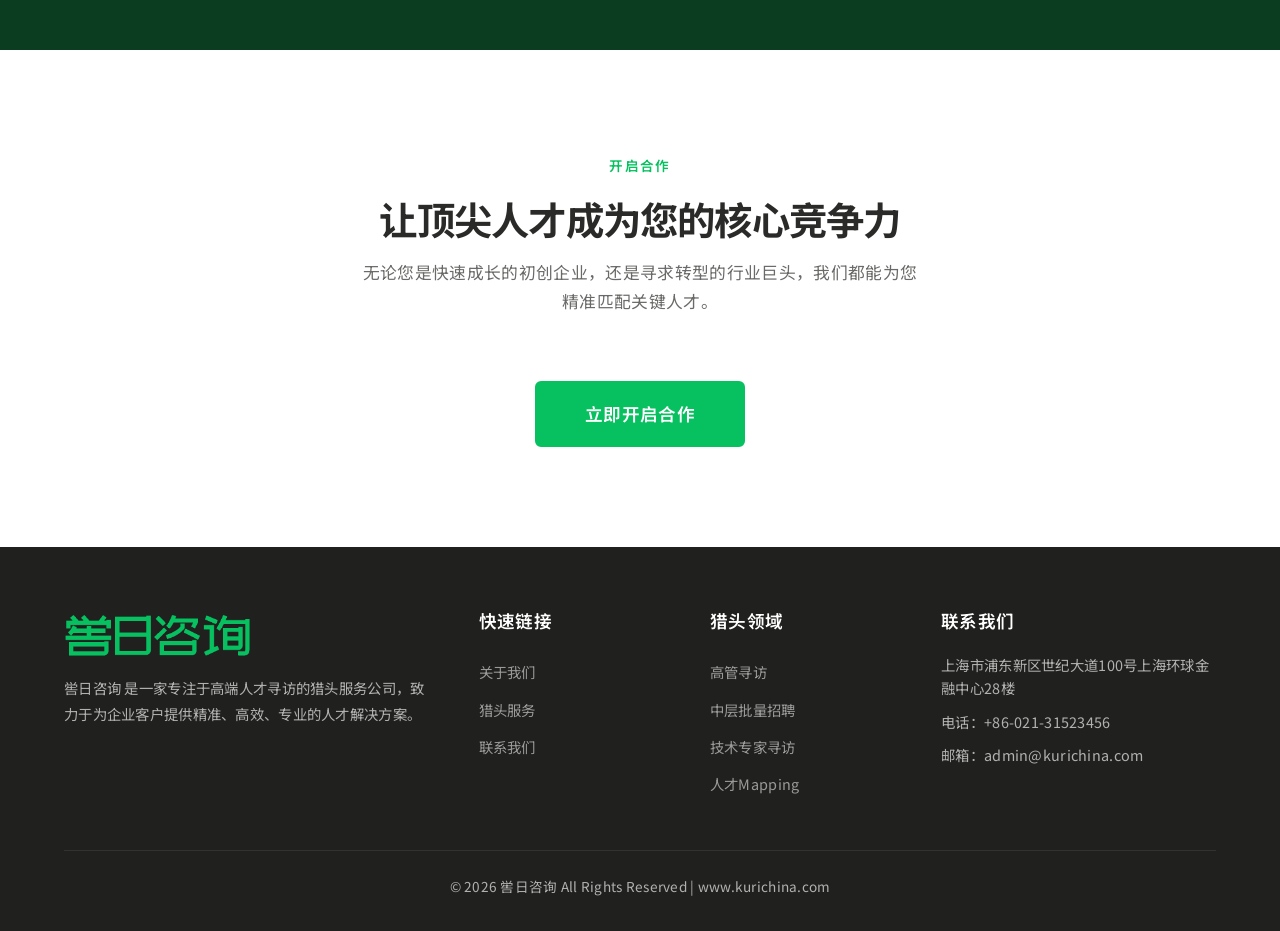
==== commit aa820453: "SEO optimization: add meta tags, Open Graph, canonical links, sitemap.xml, robots.txt" ====
--- a/index.html
+++ b/index.html
@@ -5,6 +5,14 @@
   <meta name="viewport" content="width=device-width, initial-scale=1.0">
   <meta name="description" content="喾日咨询 - 高端猎头服务公司，专注为企业寻访顶尖人才。连接顶尖人才，驱动商业未来。">
   <title>喾日咨询 | 高端猎头服务</title>
+  <meta name="keywords" content="喾日咨询,喾日,kurichina,猎头,高端猎头,人才寻访,executive search,headhunting">
+  <!-- Open Graph -->
+  <meta property="og:title" content="喾日咨询 | 高端猎头服务">
+  <meta property="og:description" content="喾日咨询 - 高端猎头服务公司，专注为企业寻访顶尖人才。连接顶尖人才，驱动商业未来。">
+  <meta property="og:image" content="https://www.kurichina.com/images/logo.png">
+  <meta property="og:url" content="https://www.kurichina.com/index.html">
+  <meta property="og:type" content="website">
+  <link rel="canonical" href="https://www.kurichina.com/index.html">
   <link rel="stylesheet" href="css/style.css">
 </head>
 <body>
